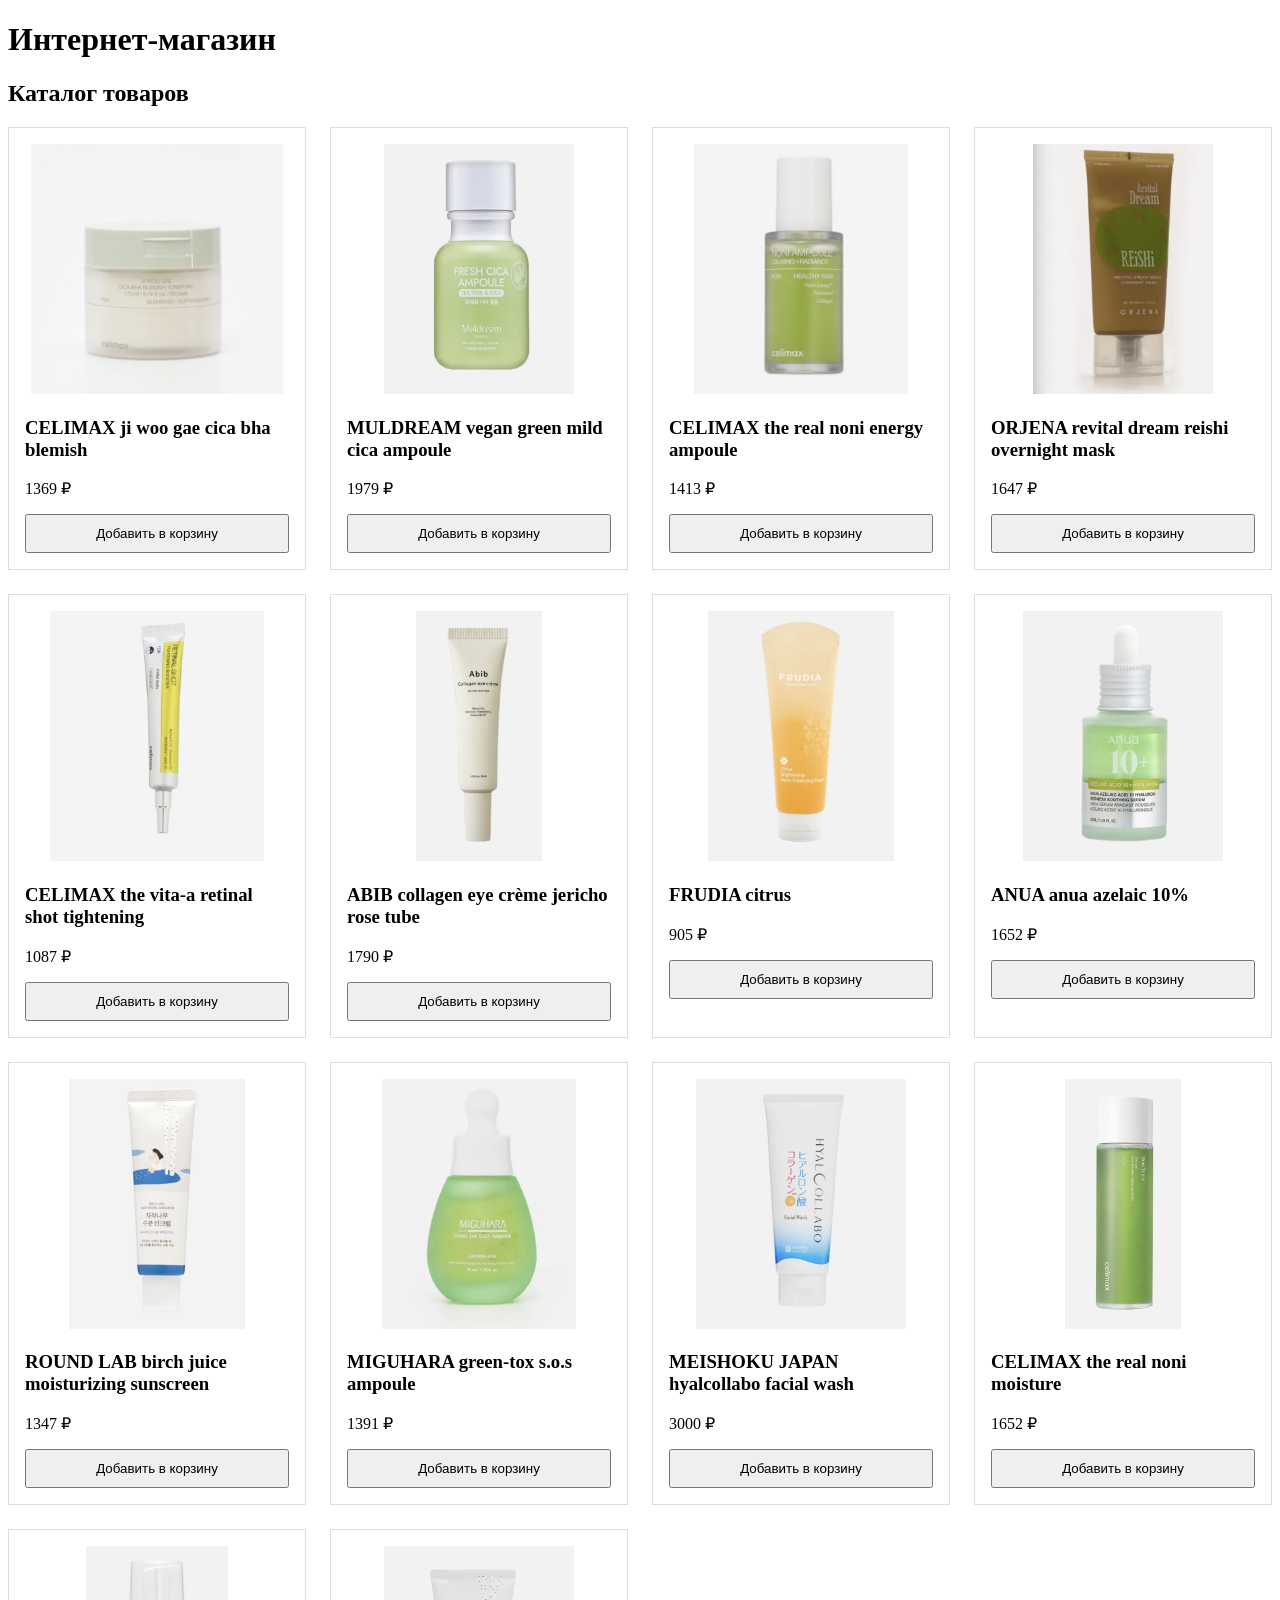
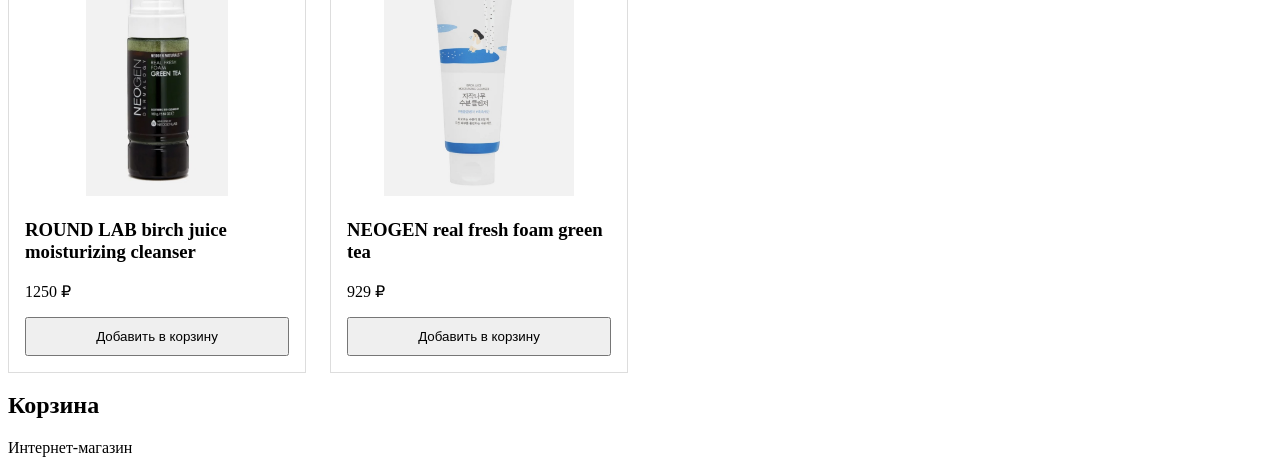
==== index.html @ 6089a2f0 "Добавлен каркас сайта" ====
<!DOCTYPE html>
<html lang="ru">
<head>
  <meta charset="UTF-8">
  <meta name="viewport" content="width=device-width, initial-scale=1.0">

  <title>Интернет-магазин</title>

  <link rel="stylesheet" href="css/style.css">
</head>

<body>

<header>
  <h1>Интернет-магазин</h1>
</header>

<main>

  <section class="catalog">
    <h2>Каталог товаров</h2>

    <div class="product-list">

      <article class="product-card">
        <img src="images/celimax-cica-bha.jpg"
             alt="CELIMAX ji woo gae cica bha blemish">
        <h3>CELIMAX ji woo gae cica bha blemish</h3>
        <p class="product-price">1369 ₽</p>
        <button type="button">Добавить в корзину</button>
      </article>

      <article class="product-card">
        <img src="images/muldream-cica-ampoule.jpg"
             alt="MULDREAM vegan green mild cica ampoule">
        <h3>MULDREAM vegan green mild cica ampoule</h3>
        <p class="product-price">1979 ₽</p>
        <button type="button">Добавить в корзину</button>
      </article>

      <article class="product-card">
        <img src="images/celimax-noni-energy.jpg"
             alt="CELIMAX the real noni energy ampoule">
        <h3>CELIMAX the real noni energy ampoule</h3>
        <p class="product-price">1413 ₽</p>
        <button type="button">Добавить в корзину</button>
      </article>

      <article class="product-card">
        <img src="images/orjena-reishi-mask.jpg"
             alt="ORJENA revital dream reishi overnight mask">
        <h3>ORJENA revital dream reishi overnight mask</h3>
        <p class="product-price">1647 ₽</p>
        <button type="button">Добавить в корзину</button>
      </article>

      <article class="product-card">
        <img src="images/celimax-retinal-shot.jpg"
             alt="CELIMAX the vita-a retinal shot tightening">
        <h3>CELIMAX the vita-a retinal shot tightening</h3>
        <p class="product-price">1087 ₽</p>
        <button type="button">Добавить в корзину</button>
      </article>

      <article class="product-card">
        <img src="images/abib-eye-creme.jpg"
             alt="ABIB collagen eye crème jericho rose tube">
        <h3>ABIB collagen eye crème jericho rose tube</h3>
        <p class="product-price">1790 ₽</p>
        <button type="button">Добавить в корзину</button>
      </article>

      <article class="product-card">
        <img src="images/frudia-citrus.jpg"
             alt="FRUDIA citrus">
        <h3>FRUDIA citrus</h3>
        <p class="product-price">905 ₽</p>
        <button type="button">Добавить в корзину</button>
      </article>

      <article class="product-card">
        <img src="images/anua-azelaic.jpg"
             alt="ANUA anua azelaic 10%">
        <h3>ANUA anua azelaic 10%</h3>
        <p class="product-price">1652 ₽</p>
        <button type="button">Добавить в корзину</button>
      </article>

      <article class="product-card">
        <img src="images/roundlab-sunscreen.jpg"
             alt="ROUND LAB birch juice moisturizing sunscreen">
        <h3>ROUND LAB birch juice moisturizing sunscreen</h3>
        <p class="product-price">1347 ₽</p>
        <button type="button">Добавить в корзину</button>
      </article>

      <article class="product-card">
        <img src="images/miguhara-green-tox.jpg"
             alt="MIGUHARA green-tox s.o.s ampoule">
        <h3>MIGUHARA green-tox s.o.s ampoule</h3>
        <p class="product-price">1391 ₽</p>
        <button type="button">Добавить в корзину</button>
      </article>

      <article class="product-card">
        <img src="images/meishoku-facial-wash.jpg"
             alt="MEISHOKU JAPAN hyalcollabo facial wash">
        <h3>MEISHOKU JAPAN hyalcollabo facial wash</h3>
        <p class="product-price">3000 ₽</p>
        <button type="button">Добавить в корзину</button>
      </article>

      <article class="product-card">
        <img src="images/celimax-noni-moisture.jpg"
             alt="CELIMAX the real noni moisture">
        <h3>CELIMAX the real noni moisture</h3>
        <p class="product-price">1652 ₽</p>
        <button type="button">Добавить в корзину</button>
      </article>

      <article class="product-card">
        <img src="images/roundlab-cleanser.jpg"
             alt="ROUND LAB birch juice moisturizing cleanser">
        <h3>ROUND LAB birch juice moisturizing cleanser</h3>
        <p class="product-price">1250 ₽</p>
        <button type="button">Добавить в корзину</button>
      </article>

      <article class="product-card">
        <img src="images/neogen-green-tea.jpg"
             alt="NEOGEN real fresh foam green tea">
        <h3>NEOGEN real fresh foam green tea</h3>
        <p class="product-price">929 ₽</p>
        <button type="button">Добавить в корзину</button>
      </article>

    </div>
  </section>

  <aside>
    <h2>Корзина</h2>
  </aside>

</main>

<footer>
  <p>Интернет-магазин</p>
</footer>

<script src="js/script.js"></script>

</body>
</html>
---- css/style.css ----
.product-list {
    display: grid;
    grid-template-columns: repeat(4, 1fr);
    gap: 24px;
}

.product-card {
    border: 1px solid #ddd;
    padding: 16px;
}

.product-card img {
    width: 100%;
    height: 250px;
    object-fit: contain;
}

.product-card button {
    width: 100%;
    padding: 10px;
}
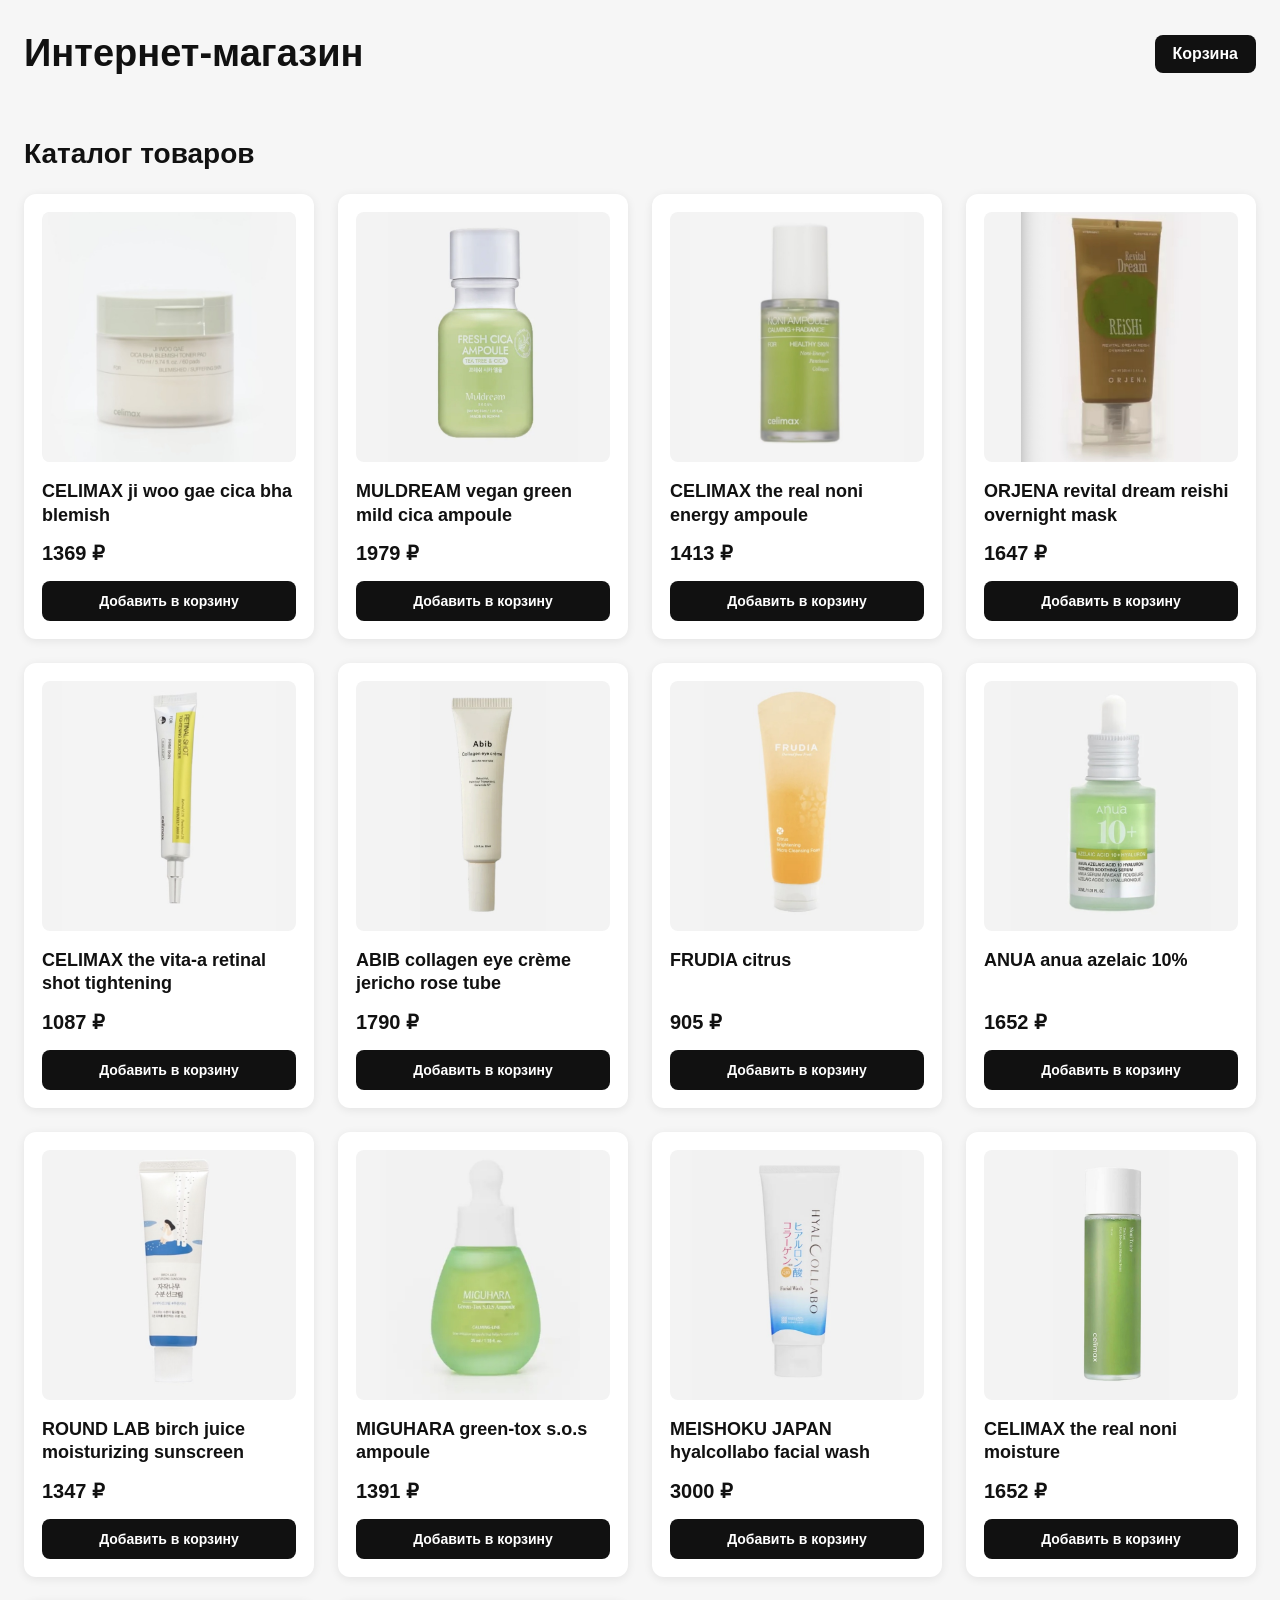
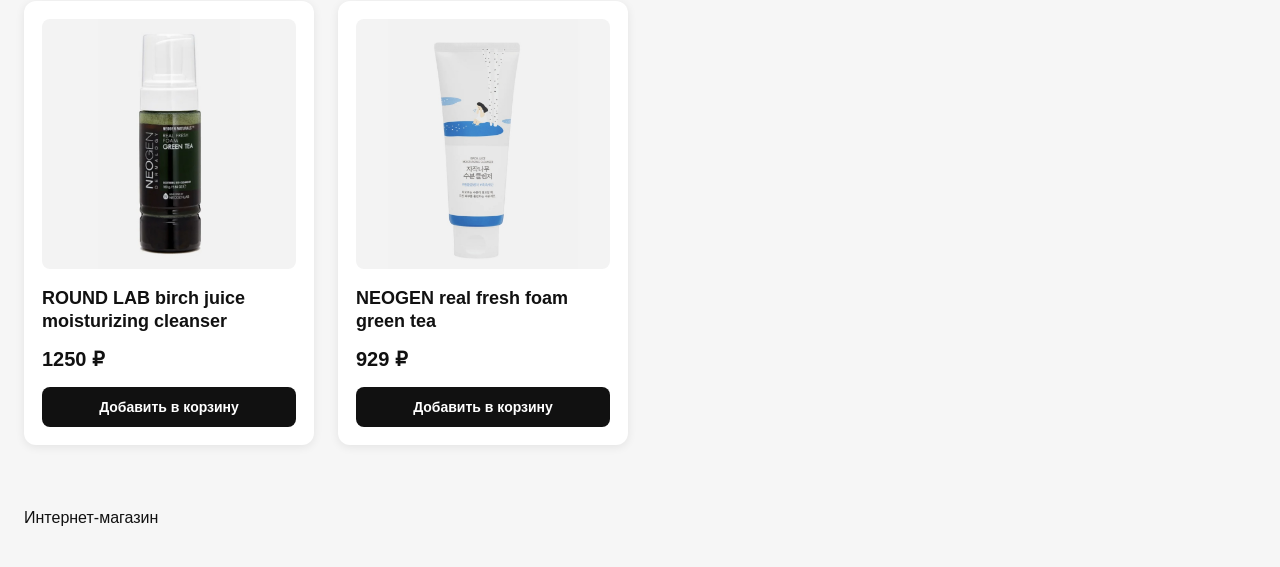
==== commit 64b7f6cd: "Добавлена страница с корзиной" ====
--- a/index.html
+++ b/index.html
@@ -13,6 +13,7 @@
 
 <header>
   <h1>Интернет-магазин</h1>
+  <a href="cart.html">Корзина</a>
 </header>
 
 <main>
@@ -137,10 +138,6 @@
     </div>
   </section>
 
-  <aside>
-    <h2>Корзина</h2>
-  </aside>
-
 </main>
 
 <footer>
--- a/css/style.css
+++ b/css/style.css
@@ -1,3 +1,38 @@
+* {
+    box-sizing: border-box;
+}
+
+body {
+    margin: 0;
+    font-family: Arial, sans-serif;
+    color: #111;
+    background-color: #f6f6f6;
+}
+
+header,
+main,
+.checkout,
+footer {
+    max-width: 1400px;
+    margin: 0 auto;
+    padding: 24px;
+}
+
+header {
+    padding-top: 32px;
+    padding-bottom: 16px;
+}
+
+header h1 {
+    margin: 0;
+    font-size: 38px;
+}
+
+.catalog h2 {
+    margin-bottom: 24px;
+    font-size: 28px;
+}
+
 .product-list {
     display: grid;
     grid-template-columns: repeat(4, 1fr);
@@ -5,17 +40,159 @@
 }
 
 .product-card {
-    border: 1px solid #ddd;
-    padding: 16px;
+    display: flex;
+    flex-direction: column;
+    padding: 18px;
+    background-color: #fff;
+    border-radius: 12px;
+    box-shadow: 0 2px 10px rgba(0, 0, 0, 0.08);
 }
 
 .product-card img {
     width: 100%;
     height: 250px;
     object-fit: contain;
+    margin-bottom: 18px;
+    background-color: #f3f3f3;
+    border-radius: 8px;
+}
+
+.product-card h3 {
+    margin: 0 0 14px;
+    font-size: 18px;
+    line-height: 1.3;
+}
+
+.product-price {
+    margin-top: auto;
+    margin-bottom: 16px;
+    font-size: 20px;
+    font-weight: bold;
 }
 
 .product-card button {
     width: 100%;
-    padding: 10px;
+    padding: 12px;
+    border: none;
+    border-radius: 8px;
+    background-color: #111;
+    color: #fff;
+    font-size: 14px;
+    font-weight: bold;
+    cursor: pointer;
+}
+
+.product-card button:hover {
+    background-color: #333;
+}
+
+.product-card:hover {
+    transform: translateY(-3px);
+    transition: 0.2s;
+}
+
+.cart {
+    margin-top: 40px;
+    padding: 24px;
+    background-color: #fff;
+    border-radius: 12px;
+    box-shadow: 0 2px 10px rgba(0, 0, 0, 0.08);
+}
+
+.cart h2 {
+    margin-top: 0;
+    margin-bottom: 20px;
+    font-size: 28px;
+}
+
+.cart-items {
+    min-height: 60px;
+    margin-bottom: 20px;
+}
+
+.cart-items p {
+    margin: 0;
+    color: #777;
+}
+
+.cart-total {
+    margin-bottom: 20px;
+    font-size: 20px;
+    font-weight: bold;
+}
+
+.checkout-button {
+    padding: 12px 20px;
+    border: none;
+    border-radius: 8px;
+    background-color: #111;
+    color: #fff;
+    font-size: 15px;
+    font-weight: bold;
+    cursor: pointer;
+}
+
+.checkout-button:hover {
+    background-color: #333;
+}
+
+header {
+    display: flex;
+    align-items: center;
+    justify-content: space-between;
+}
+
+header a {
+    padding: 10px 18px;
+    border-radius: 8px;
+    background-color: #111;
+    color: #fff;
+    text-decoration: none;
+    font-weight: bold;
+}
+
+header a:hover {
+    background-color: #333;
+}
+
+.cart {
+    max-width: 800px;
+    margin: 40px auto;
+    padding: 28px;
+    background-color: #fff;
+    border-radius: 12px;
+    box-shadow: 0 2px 10px rgba(0, 0, 0, 0.08);
+}
+
+.cart-items {
+    min-height: 100px;
+    padding: 20px 0;
+}
+
+.cart-items p {
+    margin: 0;
+    color: #777;
+}
+
+.cart-total {
+    padding-top: 20px;
+    border-top: 1px solid #ddd;
+    font-size: 22px;
+    font-weight: bold;
+}
+
+.checkout-button {
+    width: 100%;
+    padding: 14px;
+    border: none;
+    border-radius: 8px;
+    background-color: #111;
+    color: #fff;
+    font-size: 16px;
+    font-weight: bold;
+    cursor: pointer;
+}
+
+.checkout-button:hover {
+    background-color: #333;
 }
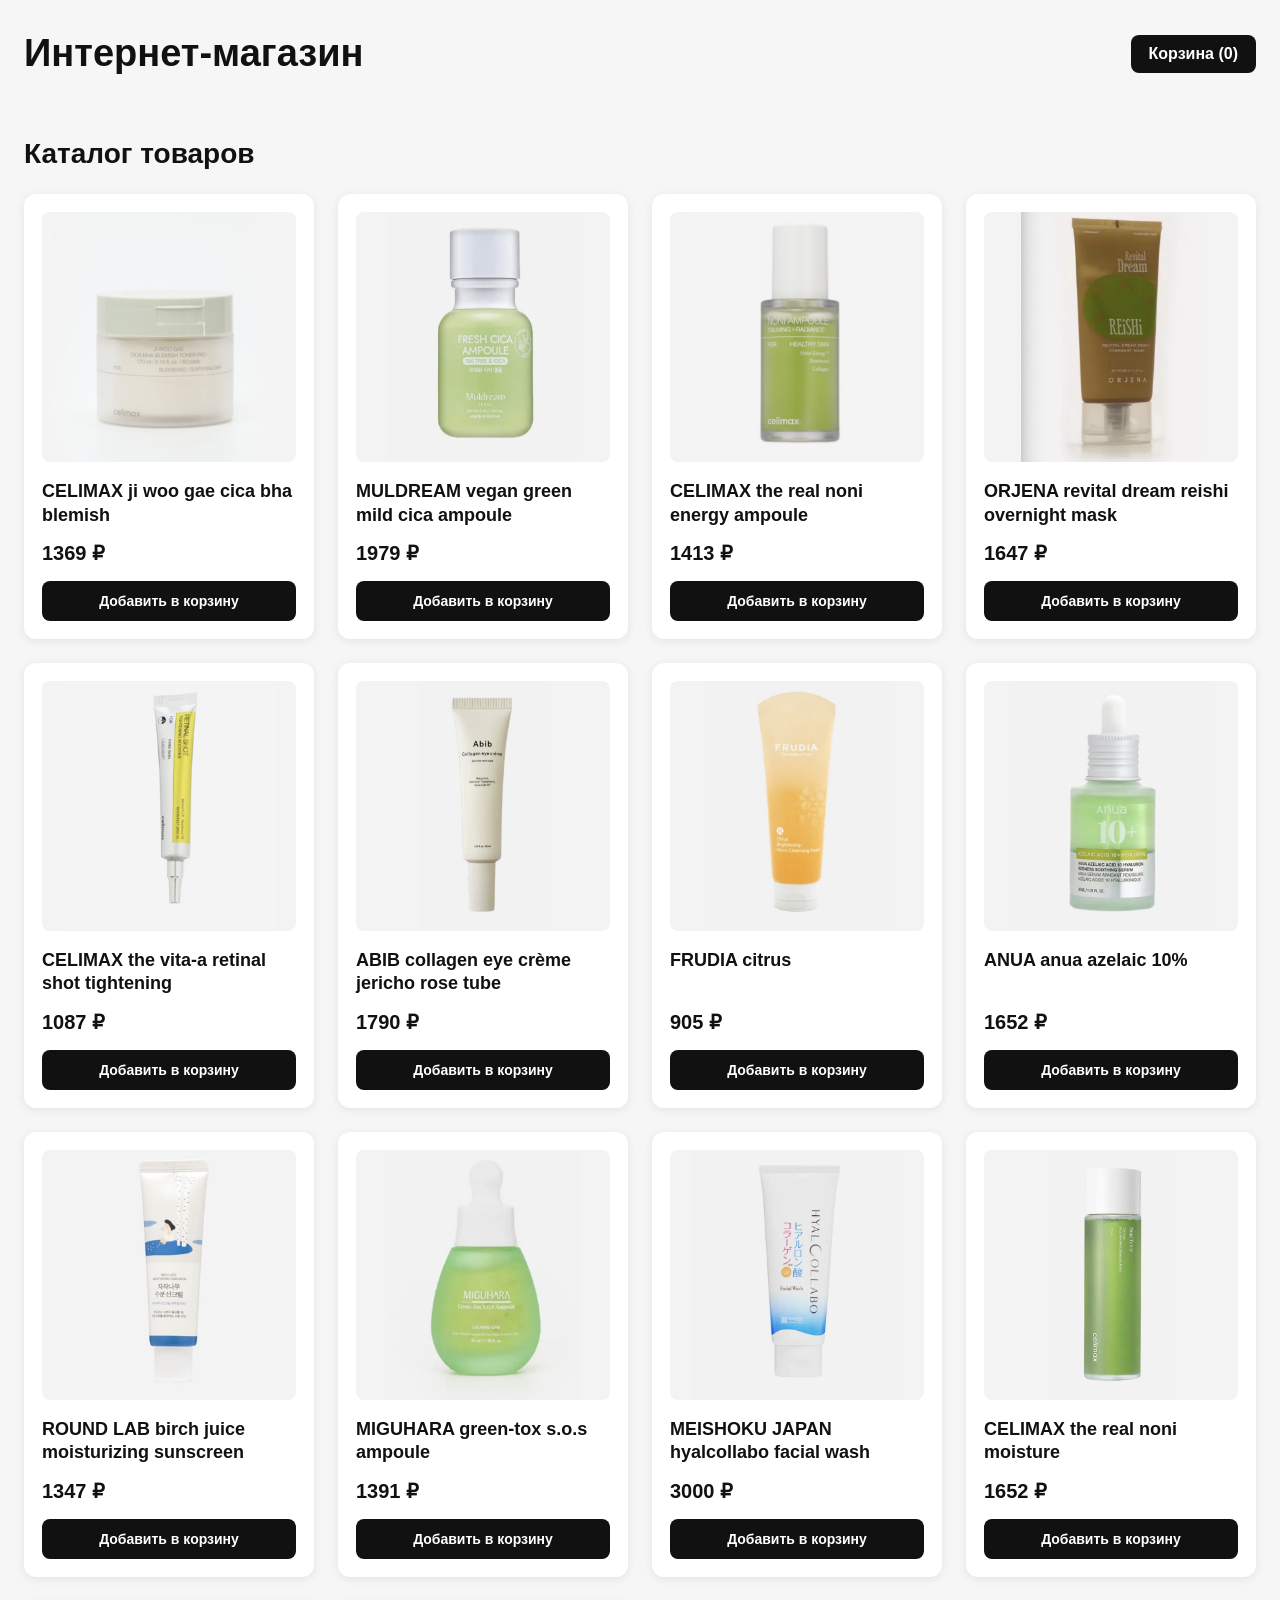
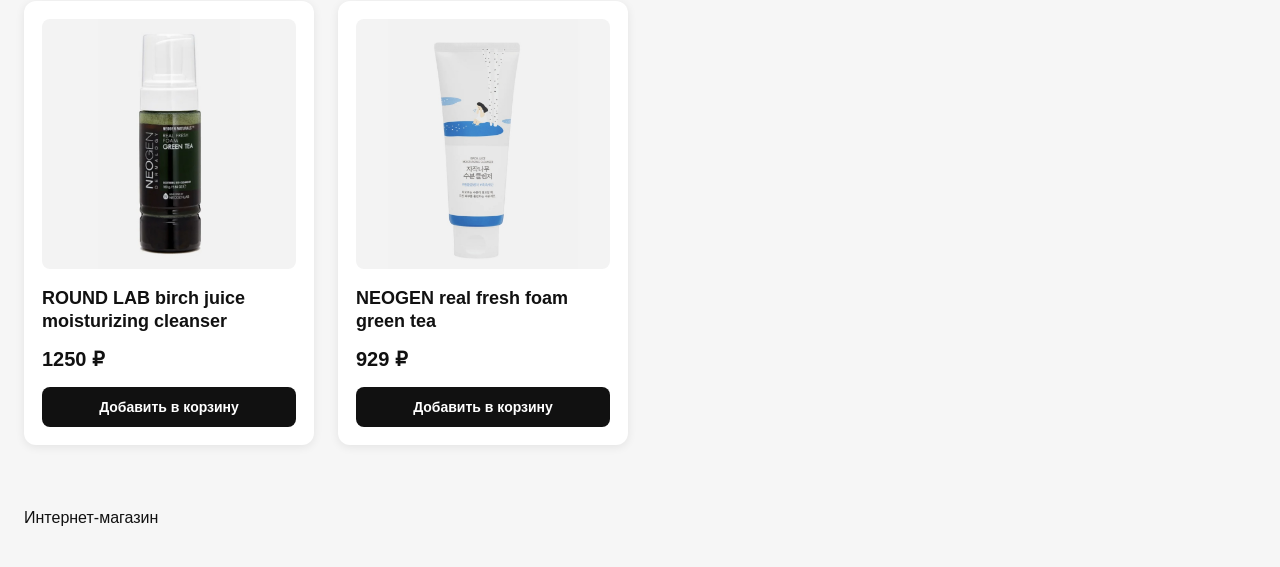
==== commit 68e060f1: "Улучшила корзину" ====
--- a/index.html
+++ b/index.html
@@ -13,7 +13,9 @@
 
 <header>
   <h1>Интернет-магазин</h1>
-  <a href="cart.html">Корзина</a>
+  <a href="cart.html">
+    Корзина (<span id="cart-count">0</span>)
+  </a>
 </header>
 
 <main>
@@ -23,7 +25,7 @@
 
     <div class="product-list">
 
-      <article class="product-card">
+      <article class="product-card" data-id="1">
         <img src="images/celimax-cica-bha.jpg"
              alt="CELIMAX ji woo gae cica bha blemish">
         <h3>CELIMAX ji woo gae cica bha blemish</h3>
@@ -31,7 +33,7 @@
         <button type="button">Добавить в корзину</button>
       </article>
 
-      <article class="product-card">
+      <article class="product-card" data-id="2">
         <img src="images/muldream-cica-ampoule.jpg"
              alt="MULDREAM vegan green mild cica ampoule">
         <h3>MULDREAM vegan green mild cica ampoule</h3>
@@ -39,7 +41,7 @@
         <button type="button">Добавить в корзину</button>
       </article>
 
-      <article class="product-card">
+      <article class="product-card" data-id="3">
         <img src="images/celimax-noni-energy.jpg"
              alt="CELIMAX the real noni energy ampoule">
         <h3>CELIMAX the real noni energy ampoule</h3>
@@ -47,7 +49,7 @@
         <button type="button">Добавить в корзину</button>
       </article>
 
-      <article class="product-card">
+      <article class="product-card" data-id="4">
         <img src="images/orjena-reishi-mask.jpg"
              alt="ORJENA revital dream reishi overnight mask">
         <h3>ORJENA revital dream reishi overnight mask</h3>
@@ -55,7 +57,7 @@
         <button type="button">Добавить в корзину</button>
       </article>
 
-      <article class="product-card">
+      <article class="product-card" data-id="5">
         <img src="images/celimax-retinal-shot.jpg"
              alt="CELIMAX the vita-a retinal shot tightening">
         <h3>CELIMAX the vita-a retinal shot tightening</h3>
@@ -63,7 +65,7 @@
         <button type="button">Добавить в корзину</button>
       </article>
 
-      <article class="product-card">
+      <article class="product-card" data-id="6">
         <img src="images/abib-eye-creme.jpg"
              alt="ABIB collagen eye crème jericho rose tube">
         <h3>ABIB collagen eye crème jericho rose tube</h3>
@@ -71,7 +73,7 @@
         <button type="button">Добавить в корзину</button>
       </article>
 
-      <article class="product-card">
+      <article class="product-card" data-id="7">
         <img src="images/frudia-citrus.jpg"
              alt="FRUDIA citrus">
         <h3>FRUDIA citrus</h3>
@@ -79,7 +81,7 @@
         <button type="button">Добавить в корзину</button>
       </article>
 
-      <article class="product-card">
+      <article class="product-card" data-id="8">
         <img src="images/anua-azelaic.jpg"
              alt="ANUA anua azelaic 10%">
         <h3>ANUA anua azelaic 10%</h3>
@@ -87,7 +89,7 @@
         <button type="button">Добавить в корзину</button>
       </article>
 
-      <article class="product-card">
+      <article class="product-card" data-id="9">
         <img src="images/roundlab-sunscreen.jpg"
              alt="ROUND LAB birch juice moisturizing sunscreen">
         <h3>ROUND LAB birch juice moisturizing sunscreen</h3>
@@ -95,7 +97,7 @@
         <button type="button">Добавить в корзину</button>
       </article>
 
-      <article class="product-card">
+      <article class="product-card" data-id="10">
         <img src="images/miguhara-green-tox.jpg"
              alt="MIGUHARA green-tox s.o.s ampoule">
         <h3>MIGUHARA green-tox s.o.s ampoule</h3>
@@ -103,7 +105,7 @@
         <button type="button">Добавить в корзину</button>
       </article>
 
-      <article class="product-card">
+      <article class="product-card" data-id="11">
         <img src="images/meishoku-facial-wash.jpg"
              alt="MEISHOKU JAPAN hyalcollabo facial wash">
         <h3>MEISHOKU JAPAN hyalcollabo facial wash</h3>
@@ -111,7 +113,7 @@
         <button type="button">Добавить в корзину</button>
       </article>
 
-      <article class="product-card">
+      <article class="product-card" data-id="12">
         <img src="images/celimax-noni-moisture.jpg"
              alt="CELIMAX the real noni moisture">
         <h3>CELIMAX the real noni moisture</h3>
@@ -119,7 +121,7 @@
         <button type="button">Добавить в корзину</button>
       </article>
 
-      <article class="product-card">
+      <article class="product-card" data-id="13">
         <img src="images/roundlab-cleanser.jpg"
              alt="ROUND LAB birch juice moisturizing cleanser">
         <h3>ROUND LAB birch juice moisturizing cleanser</h3>
@@ -127,7 +129,7 @@
         <button type="button">Добавить в корзину</button>
       </article>
 
-      <article class="product-card">
+      <article class="product-card" data-id="14">
         <img src="images/neogen-green-tea.jpg"
              alt="NEOGEN real fresh foam green tea">
         <h3>NEOGEN real fresh foam green tea</h3>
--- a/css/style.css
+++ b/css/style.css
@@ -195,4 +195,57 @@
 
 .checkout-button:hover {
     background-color: #333;
+}
+
+.cart-item {
+    display: flex;
+    gap: 20px;
+    padding: 20px 0;
+    border-bottom: 1px solid #ddd;
+}
+
+.cart-item img {
+    width: 120px;
+    height: 120px;
+    object-fit: contain;
+    background-color: #f3f3f3;
+    border-radius: 8px;
+}
+
+.cart-item-info {
+    flex: 1;
+}
+
+.cart-item-info h3 {
+    margin-bottom: 10px;
+}
+
+.quantity {
+    display: flex;
+    align-items: center;
+    gap: 12px;
+    margin: 15px 0;
+}
+
+.quantity button {
+    width: 35px;
+    height: 35px;
+    border: none;
+    border-radius: 6px;
+    background-color: #eee;
+    cursor: pointer;
+    font-size: 18px;
+}
+
+.remove {
+    padding: 8px 14px;
+    border: none;
+    border-radius: 6px;
+    background-color: #eee;
+    cursor: pointer;
+}
+
+.remove:hover,
+.quantity button:hover {
+    background-color: #ddd;
 }
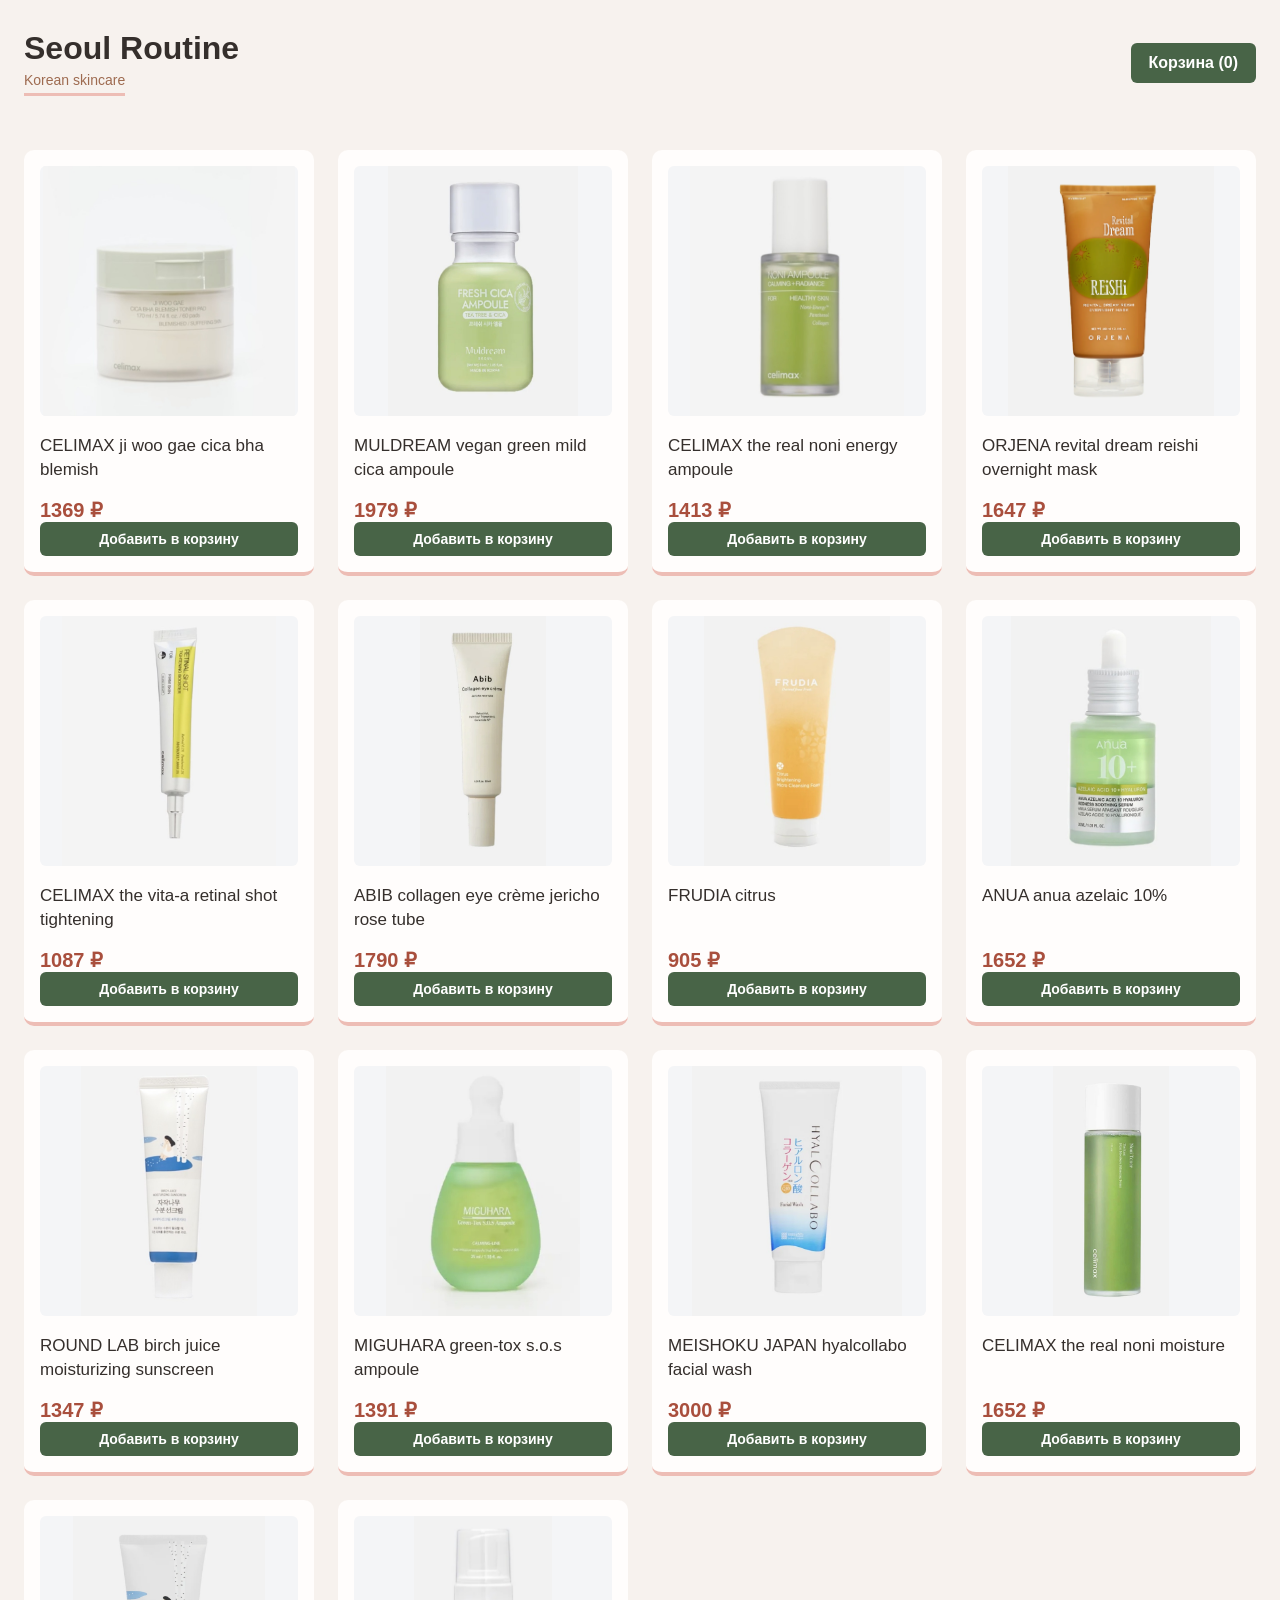
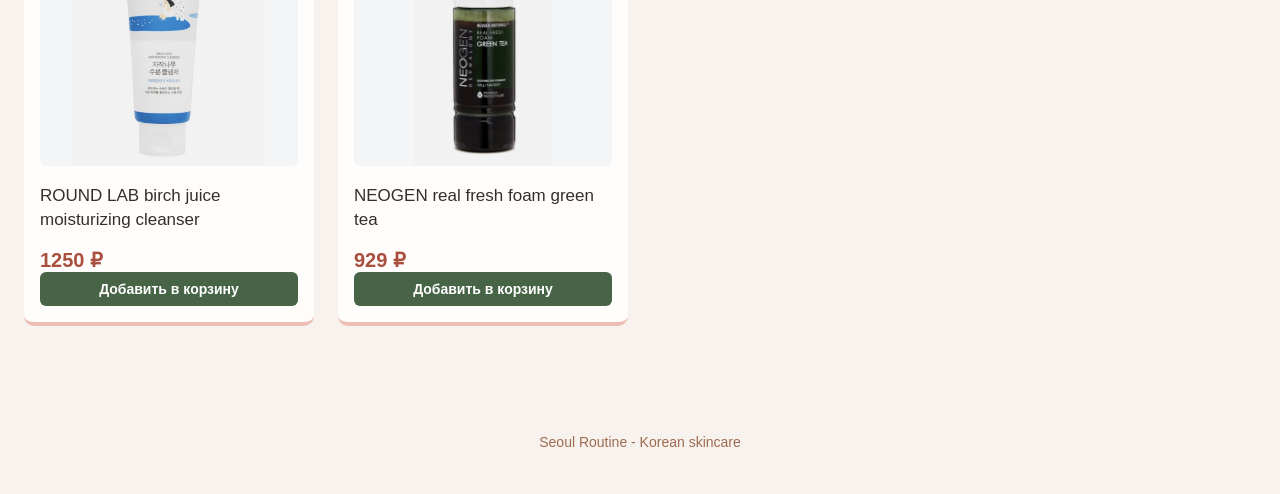
==== commit f740bef1: "Дизайн сайта готов" ====
--- a/index.html
+++ b/index.html
@@ -4,7 +4,7 @@
   <meta charset="UTF-8">
   <meta name="viewport" content="width=device-width, initial-scale=1.0">
 
-  <title>Интернет-магазин</title>
+  <title>Seoul Routine - Korean Skincare</title>
 
   <link rel="stylesheet" href="css/style.css">
 </head>
@@ -12,7 +12,10 @@
 <body>
 
 <header>
-  <h1>Интернет-магазин</h1>
+  <div class="brand">
+    <h1>Seoul Routine</h1>
+    <p>Korean skincare</p>
+  </div>
   <a href="cart.html">
     Корзина (<span id="cart-count">0</span>)
   </a>
@@ -21,7 +24,6 @@
 <main>
 
   <section class="catalog">
-    <h2>Каталог товаров</h2>
 
     <div class="product-list">
 
@@ -143,7 +145,7 @@
 </main>
 
 <footer>
-  <p>Интернет-магазин</p>
+  <p>Seoul Routine - Korean skincare</p>
 </footer>
 
 <script src="js/script.js"></script>
--- a/css/style.css
+++ b/css/style.css
@@ -5,13 +5,12 @@
 body {
     margin: 0;
     font-family: Arial, sans-serif;
-    color: #111;
-    background-color: #f6f6f6;
+    color: #352f2c;
+    background-color: #f7f2ee;
 }
 
 header,
 main,
-.checkout,
 footer {
     max-width: 1400px;
     margin: 0 auto;
@@ -19,18 +18,44 @@
 }
 
 header {
-    padding-top: 32px;
-    padding-bottom: 16px;
-}
-
-header h1 {
+    display: flex;
+    justify-content: space-between;
+    align-items: center;
+    padding-top: 30px;
+    padding-bottom: 30px;
+}
+
+.brand h1 {
     margin: 0;
-    font-size: 38px;
-}
-
-.catalog h2 {
-    margin-bottom: 24px;
-    font-size: 28px;
+    font-size: 32px;
+    font-weight: 600;
+    color: #352f2c;
+}
+
+.brand p {
+    display: inline-block;
+    margin: 5px 0 0;
+    padding-bottom: 5px;
+    border-bottom: 3px solid #edbdb5;
+    color: #9e6b50;
+    font-size: 14px;
+}
+
+header a {
+    padding: 11px 18px;
+    border-radius: 6px;
+    background-color: #486447;
+    color: #ffffff;
+    text-decoration: none;
+    font-weight: 600;
+}
+
+header a:hover {
+    background-color: #385137;
+}
+
+header a:hover {
+    background-color: #d98b74;
 }
 
 .product-list {
@@ -42,10 +67,10 @@
 .product-card {
     display: flex;
     flex-direction: column;
-    padding: 18px;
-    background-color: #fff;
-    border-radius: 12px;
-    box-shadow: 0 2px 10px rgba(0, 0, 0, 0.08);
+    padding: 16px;
+    background-color: #fffdfc;
+    border-radius: 10px;
+    border-bottom: 4px solid #edbdb5;
 }
 
 .product-card img {
@@ -53,163 +78,89 @@
     height: 250px;
     object-fit: contain;
     margin-bottom: 18px;
-    background-color: #f3f3f3;
-    border-radius: 8px;
+    background-color: #f4f5f7;
+    border-radius: 6px;
 }
 
 .product-card h3 {
-    margin: 0 0 14px;
-    font-size: 18px;
-    line-height: 1.3;
+    margin: 0 0 16px;
+    min-height: 48px;
+    font-size: 17px;
+    line-height: 1.4;
+    font-weight: 500;
+}
+
+.product-bottom {
+    display: flex;
+    justify-content: space-between;
+    align-items: center;
+    gap: 12px;
+    margin-top: auto;
 }
 
 .product-price {
-    margin-top: auto;
-    margin-bottom: 16px;
+    margin: 0;
+    color: #a94f3d;
+    font-family: Arial, Helvetica, sans-serif;
     font-size: 20px;
-    font-weight: bold;
+    font-weight: 700;
 }
 
 .product-card button {
-    width: 100%;
-    padding: 12px;
+    width: auto;
+    padding: 9px 14px;
     border: none;
-    border-radius: 8px;
-    background-color: #111;
-    color: #fff;
+    border-radius: 6px;
+    background-color: #486447;
+    color: #ffffff;
     font-size: 14px;
-    font-weight: bold;
+    font-weight: 600;
     cursor: pointer;
 }
 
 .product-card button:hover {
-    background-color: #333;
-}
-
-.product-card:hover {
-    transform: translateY(-3px);
-    transition: 0.2s;
+    background-color: #385137;
+}
+
+.product-card button:hover {
+    background-color: #d98b74;
 }
 
 .cart {
-    margin-top: 40px;
-    padding: 24px;
-    background-color: #fff;
-    border-radius: 12px;
-    box-shadow: 0 2px 10px rgba(0, 0, 0, 0.08);
+    max-width: 800px;
+    margin: 30px auto;
+    padding: 28px;
+    background-color: #fffdfc;
+    border-radius: 10px;
+    border-top: 4px solid #edbdb5;
 }
 
 .cart h2 {
     margin-top: 0;
-    margin-bottom: 20px;
-    font-size: 28px;
-}
-
-.cart-items {
-    min-height: 60px;
-    margin-bottom: 20px;
-}
-
-.cart-items p {
-    margin: 0;
-    color: #777;
-}
-
-.cart-total {
-    margin-bottom: 20px;
-    font-size: 20px;
-    font-weight: bold;
-}
-
-.checkout-button {
-    padding: 12px 20px;
-    border: none;
-    border-radius: 8px;
-    background-color: #111;
-    color: #fff;
-    font-size: 15px;
-    font-weight: bold;
-    cursor: pointer;
-}
-
-.checkout-button:hover {
-    background-color: #333;
-}
-
-header {
-    display: flex;
-    align-items: center;
-    justify-content: space-between;
-}
-
-header a {
-    padding: 10px 18px;
-    border-radius: 8px;
-    background-color: #111;
-    color: #fff;
-    text-decoration: none;
-    font-weight: bold;
-}
-
-header a:hover {
-    background-color: #333;
-}
-
-.cart {
-    max-width: 800px;
-    margin: 40px auto;
-    padding: 28px;
-    background-color: #fff;
-    border-radius: 12px;
-    box-shadow: 0 2px 10px rgba(0, 0, 0, 0.08);
+    color: #352f2c;
 }
 
 .cart-items {
     min-height: 100px;
-    padding: 20px 0;
-}
-
-.cart-items p {
-    margin: 0;
-    color: #777;
-}
-
-.cart-total {
-    padding-top: 20px;
-    border-top: 1px solid #ddd;
-    font-size: 22px;
-    font-weight: bold;
-}
-
-.checkout-button {
-    width: 100%;
-    padding: 14px;
-    border: none;
-    border-radius: 8px;
-    background-color: #111;
-    color: #fff;
-    font-size: 16px;
-    font-weight: bold;
-    cursor: pointer;
-}
-
-.checkout-button:hover {
-    background-color: #333;
+}
+
+.cart-items > p {
+    color: #9e6b50;
 }
 
 .cart-item {
     display: flex;
     gap: 20px;
     padding: 20px 0;
-    border-bottom: 1px solid #ddd;
+    border-bottom: 1px solid #edbdb5;
 }
 
 .cart-item img {
     width: 120px;
     height: 120px;
     object-fit: contain;
-    background-color: #f3f3f3;
-    border-radius: 8px;
+    background-color: #f4f5f7;
+    border-radius: 6px;
 }
 
 .cart-item-info {
@@ -217,7 +168,13 @@
 }
 
 .cart-item-info h3 {
+    margin-top: 0;
     margin-bottom: 10px;
+}
+
+.cart-item-info p {
+    color: #9e6b50;
+    font-weight: bold;
 }
 
 .quantity {
@@ -228,24 +185,226 @@
 }
 
 .quantity button {
-    width: 35px;
-    height: 35px;
+    width: 34px;
+    height: 34px;
     border: none;
-    border-radius: 6px;
-    background-color: #eee;
+    border-radius: 5px;
+    background-color: #edbdb5;
+    color: #352f2c;
+    font-size: 16px;
     cursor: pointer;
-    font-size: 18px;
+}
+
+.quantity button:hover {
+    background-color: #d98b74;
+    color: white;
 }
 
 .remove {
     padding: 8px 14px;
     border: none;
-    border-radius: 6px;
-    background-color: #eee;
+    border-radius: 5px;
+    background-color: #edbdb5;
+    color: #352f2c;
     cursor: pointer;
 }
 
-.remove:hover,
-.quantity button:hover {
-    background-color: #ddd;
+.remove:hover {
+    background-color: #d98b74;
+    color: white;
+}
+
+.cart-total {
+    padding-top: 20px;
+    color: #352f2c;
+    font-size: 21px;
+    font-weight: bold;
+}
+
+.cart-total span {
+    color: #9e6b50;
+}
+
+.checkout-button {
+    display: block;
+    width: 100%;
+    margin-top: 18px;
+    padding: 13px;
+    border-radius: 6px;
+    background-color: #637d61;
+    color: white;
+    text-align: center;
+    text-decoration: none;
+    font-weight: bold;
+}
+
+.checkout-button:hover {
+    background-color: #d98b74;
+}
+
+.checkout {
+    max-width: 600px;
+    margin: 30px auto;
+    padding: 28px;
+    background-color: #fffdfc;
+    border-radius: 10px;
+    border-top: 4px solid #edbdb5;
+}
+
+.checkout h2 {
+    margin-top: 0;
+    color: #352f2c;
+}
+
+#checkout-form {
+    display: flex;
+    flex-direction: column;
+    gap: 18px;
+}
+
+#checkout-form label {
+    display: flex;
+    flex-direction: column;
+    gap: 8px;
+    color: #352f2c;
+    font-weight: bold;
+}
+
+#checkout-form input {
+    padding: 12px;
+    border: 1px solid #edbdb5;
+    border-radius: 6px;
+    background-color: white;
+    color: #352f2c;
+    font-size: 16px;
+}
+
+#checkout-form input:focus {
+    outline: 2px solid #637d61;
+    border-color: transparent;
+}
+
+.create-order-button {
+    padding: 13px;
+    border: none;
+    border-radius: 6px;
+    background-color: #637d61;
+    color: white;
+    font-size: 16px;
+    font-weight: bold;
+    cursor: pointer;
+}
+
+.create-order-button:hover {
+    background-color: #d98b74;
+}
+
+.order-message {
+    font-size: 18px;
+    font-weight: bold;
+    color: #637d61;
+}
+
+footer {
+    margin-top: 40px;
+    padding-top: 30px;
+    padding-bottom: 30px;
+    color: #9e6b50;
+    text-align: center;
+    font-size: 14px;
+}
+
+@media (max-width: 1024px) {
+    .product-list {
+        grid-template-columns: repeat(2, 1fr);
+        gap: 20px;
+    }
+
+    .product-card img {
+        height: 230px;
+    }
+}
+
+@media (max-width: 600px) {
+    header,
+    main,
+    footer {
+        padding-left: 16px;
+        padding-right: 16px;
+    }
+
+    header {
+        flex-direction: column;
+        align-items: stretch;
+        gap: 18px;
+    }
+
+    .brand h1 {
+        font-size: 28px;
+    }
+
+    header a {
+        text-align: center;
+    }
+
+    .catalog h2 {
+        font-size: 10px;
+    }
+
+    .product-list {
+        grid-template-columns: 1fr;
+        gap: 16px;
+    }
+
+    .product-card {
+        padding: 16px;
+    }
+
+    .product-card img {
+        height: 220px;
+    }
+
+    .product-card h3 {
+        min-height: 0;
+        font-size: 17px;
+    }
+
+    .product-bottom {
+        gap: 10px;
+    }
+
+    .product-price {
+        font-size: 19px;
+    }
+
+    .product-card button {
+        padding: 9px 13px;
+    }
+
+    .cart {
+        margin: 15px auto;
+        padding: 18px;
+    }
+
+    .cart-item {
+        flex-direction: column;
+    }
+
+    .cart-item img {
+        width: 100%;
+        height: 180px;
+    }
+
+    .cart-total {
+        font-size: 20px;
+    }
+
+    .checkout {
+        margin: 15px auto;
+        padding: 20px;
+    }
+
+    .create-order-button {
+        width: 100%;
+    }
 }
